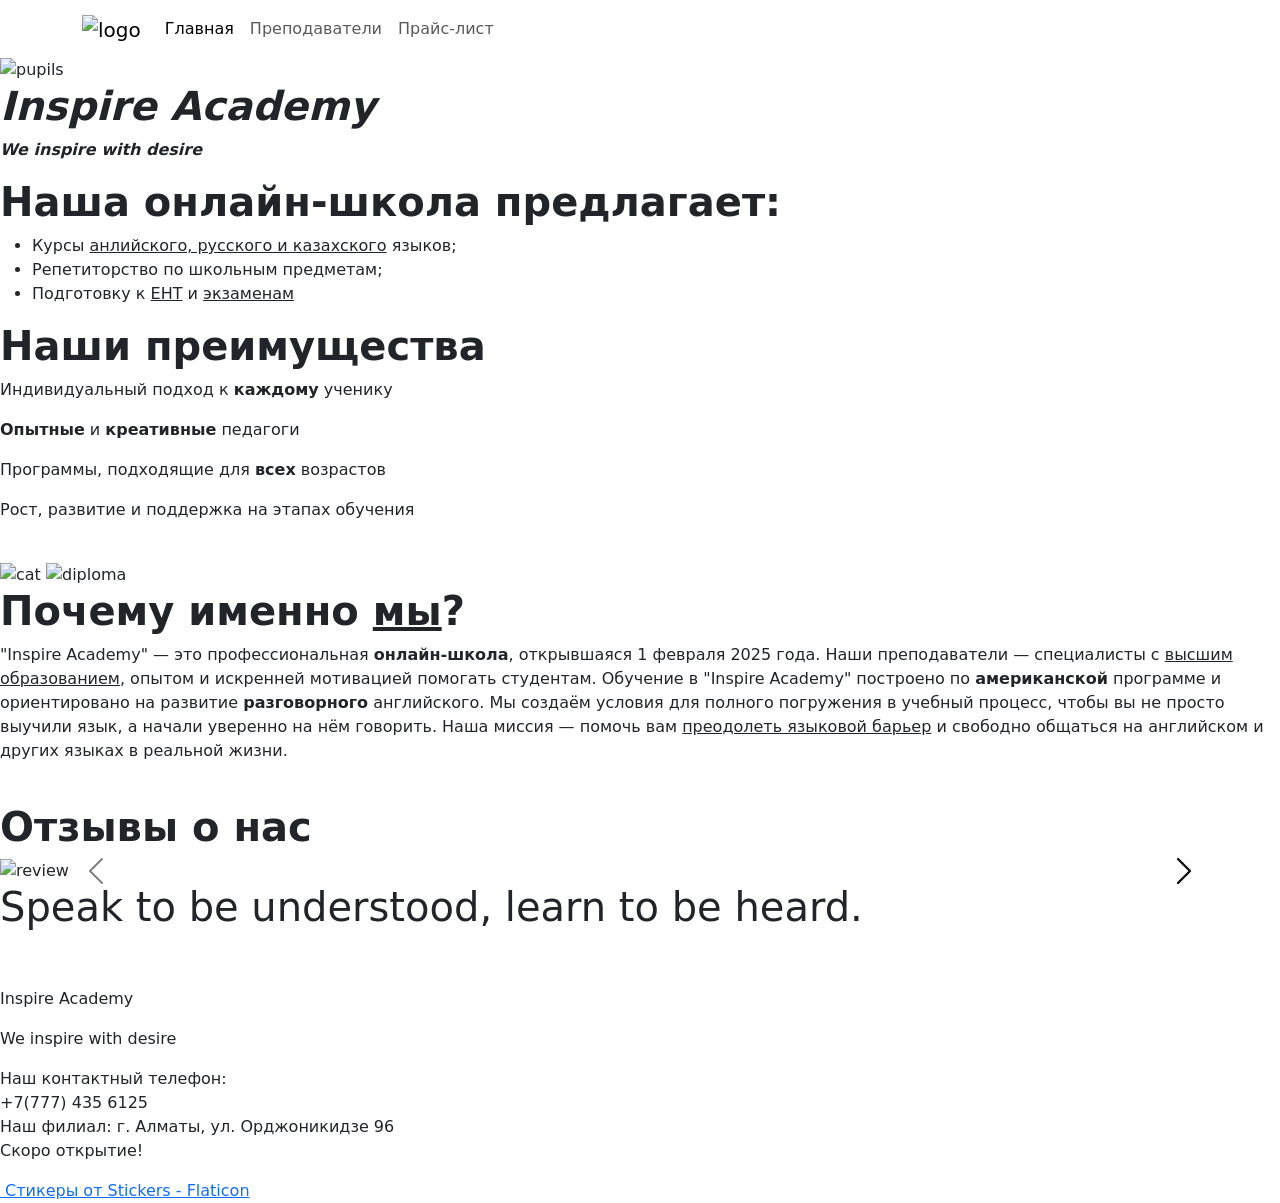
==== website/index.html @ f4d2f035 "website" ====
<!DOCTYPE html>
<html lang="en ru">
  <head>
    <meta charset="UTF-8" />
    <meta name="viewport" content="width=device-width, initial-scale=1.0" />
    <link
      href="https://cdn.jsdelivr.net/npm/bootstrap@5.0.2/dist/css/bootstrap.min.css"
      rel="stylesheet"
      integrity="sha384-EVSTQN3/azprG1Anm3QDgpJLIm9Nao0Yz1ztcQTwFspd3yD65VohhpuuCOmLASjC"
      crossorigin="anonymous"
    />
    <script
      src="https://cdn.jsdelivr.net/npm/bootstrap@5.0.2/dist/js/bootstrap.bundle.min.js"
      integrity="sha384-MrcW6ZMFYlzcLA8Nl+NtUVF0sA7MsXsP1UyJoMp4YLEuNSfAP+JcXn/tWtIaxVXM"
      crossorigin="anonymous"
    ></script>
    <title>Inspire Academy</title>
    <link rel="stylesheet" href="./main.css" />
    <script class="/main.js"></script>
    <link rel="preconnect" href="https://fonts.googleapis.com" />
    <link rel="preconnect" href="https://fonts.gstatic.com" crossorigin />
    <link
      href="https://fonts.googleapis.com/css2?family=Geist+Mono:wght@100..900&family=Josefin+Sans:ital,wght@0,100..700;1,100..700&family=Lobster&family=Playball&display=swap"
      rel="stylesheet"
    />
    <link rel="preconnect" href="https://fonts.googleapis.com" />
    <link rel="preconnect" href="https://fonts.gstatic.com" crossorigin />
    <link
      href="https://fonts.googleapis.com/css2?family=Jost:ital,wght@0,100..900;1,100..900&display=swap"
      rel="stylesheet"
    />
  </head>
  <body>
    <script src="js/main.js"></script>

    <nav class="navbar navbar-expand-lg custom-navbar">
      <div class="container">
        <a class="navbar-brand">
          <img src="logoo.PNG" alt="logo" class="logo" width="60" />
        </a>
        <button
          class="navbar-toggler"
          type="button"
          data-bs-toggle="collapse"
          data-bs-target="#navbarNavDropdown"
          aria-controls="navbarNavDropdown"
          aria-expanded="false"
          aria-label="Toggle navigation"
        >
          <span class="navbar-toggler-icon"></span>
        </button>
        <div class="collapse navbar-collapse" id="navbarNavDropdown">
          <ul class="navbar-nav me-auto mb-2 mb-lg-0">
            <li class="nav-item">
              <a class="nav-link active" aria-current="page" href="home.html"
                >Главная</a
              >
            </li>
            <li class="nav-item">
              <a class="nav-link" href="tutors.html">Преподаватели</a>
            </li>
            <li class="nav-item">
              <a class="nav-link" href="pricelist.html">Прайс-лист</a>
            </li>
          </ul>
        </div>
      </div>
    </nav>

    <img src="IMG_3031[1].PNG" alt="pupils" class="large-img" />
    <div class="p-container">
      <h1>
        <strong><em>Inspire Academy</em></strong>
      </h1>
      <p>
        <strong><em>We inspire with desire</em></strong>
      </p>
    </div>
    <div class="circpage1-wrapper">
      <div class="circle"></div>
      <div class="smaller-circle"></div>
      <div class="smallest-circle"></div>
    </div>
    <div class="info-container">
      <h1>
        <strong>Наша онлайн-школа предлагает:</strong>
      </h1>
      <div class="smallinfo-container">
        <ul>
          <li>Курсы <u>анлийского, русского и казахского</u> языков;</li>
          <li>Репетиторство по школьным предметам;</li>
          <li>Подготовку к <u>ЕНТ</u> и <u>экзаменам</u></li>
        </ul>
      </div>
    </div>
    <div class="advantages-container">
      <h1><strong>Наши преимущества</strong></h1>
      <div class="advantages-row">
        <p>Индивидуальный подход к <strong>каждому</strong> ученику</p>
        <p><strong>Опытные</strong> и <strong>креативные</strong> педагоги</p>
        <p>Программы, подходящие для <strong>всех</strong> возрастов</p>
        <p>Рост, развитие и поддержка на этапах обучения</p>
      </div>
      <div class="advantages-imgs">
        <img src="icons8-education-100.png" alt="" class="student" />
        <img src="icons8-education-100 (1).png" alt="" class="notebook" />
        <img src="icons8-education-100 (2).png" alt="" class="lamp" />
        <img src="icons8-education-100 (3).png" alt="" class="books" />
      </div>
    </div>
    <img src="free-sticker-read-10296576.png" alt="cat" class="cat" />
    <img
      src="free-sticker-diploma-10431328.png"
      alt="diploma"
      class="diploma"
    />
    <div class="whyus-container">
      <h1 class="title">
        <strong>Почему именно <u>мы</u>?</strong>
      </h1>
      <p>
        "Inspire Academy" — это профессиональная
        <strong>онлайн-школа</strong>, открывшаяся 1 февраля 2025 года. Наши
        преподаватели — специалисты с <u>высшим образованием</u>, опытом и
        искренней мотивацией помогать студентам. Обучение в "Inspire Academy"
        построено по <strong>американской</strong> программе и ориентировано на
        развитие <strong>разговорного</strong> английского. Мы создаём условия
        для полного погружения в учебный процесс, чтобы вы не просто выучили
        язык, а начали уверенно на нём говорить. Наша миссия — помочь вам
        <u>преодолеть языковой барьер</u> и свободно общаться на английском и
        других языках в реальной жизни.
      </p>
    </div>
    <div class="wrapper">
      <div class="circle2"></div>
      <div class="smaller-circle2"></div>
      <div class="smallest-circle2"></div>
      <div class="tiny-circle"></div>
    </div>
    <img src="pupilsbooks.PNG" alt="" class="pupils-books" />

    <h1 class="review-title"><strong>Отзывы о нас</strong></h1>

    <div id="carouselExample" class="carousel carousel-dark slide">
      <div class="carousel-inner">
        <div class="carousel-item active c-item">
          <img src="review1.jpg" class="review" alt="review" />
        </div>
        <div class="carousel-item c-item">
          <img src="review2.jpg" class="review" alt="review" />
        </div>
        <div class="carousel-item c-item">
          <img src="review3.jpg" class="review" alt="review" />
        </div>
        <div class="carousel-item c-item">
          <img src="review4.jpg" class="review" alt="review" />
        </div>
        <div class="carousel-item c-item">
          <img src="review5.jpg" class="review" alt="review" />
        </div>
      </div>
      <button
        class="carousel-control-prev"
        type="button"
        data-bs-target="#carouselExample"
        data-bs-slide="prev"
      >
        <span class="carousel-control-prev-icon" aria-hidden="true"></span>
        <span class="visually-hidden">Previous</span>
      </button>
      <button
        class="carousel-control-next"
        type="button"
        data-bs-target="#carouselExample"
        data-bs-slide="next"
      >
        <span class="carousel-control-next-icon" aria-hidden="true"></span>
        <span class="visually-hidden">Next</span>
      </button>
      <button
        class="carousel-control-next"
        type="button"
        data-bs-target="#carouselExample"
        data-bs-slide="next"
      >
        <span class="carousel-control-next-icon" aria-hidden="true"></span>
        <span class="visually-hidden">Next</span>
      </button>
      <button
        class="carousel-control-next"
        type="button"
        data-bs-target="#carouselExample"
        data-bs-slide="next"
      >
        <span class="carousel-control-next-icon" aria-hidden="true"></span>
        <span class="visually-hidden">Next</span>
      </button>
      <button
        class="carousel-control-next"
        type="button"
        data-bs-target="#carouselExample"
        data-bs-slide="next"
      >
        <span class="carousel-control-next-icon" aria-hidden="true"></span>
        <span class="visually-hidden">Next</span>
      </button>
    </div>
    <h1 class="end-h1">Speak to be understood, learn to be heard.</h1>
    <img src="head-people.jpg" alt="" class="head-people" />

    <div class="rectangle3"></div>
    <img src="black logo.PNG" alt="" class="black-logo" />
    <div class="end-wrapper">
      <p class="end-name">Inspire Academy</p>
      <p class="end-quote">We inspire with desire</p>
      <p class="end-number">
        Наш контактный телефон: <br />
        +7(777) 435 6125 <br />
        Наш филиал: г. Алматы, ул. Орджоникидзе 96 <br />
        Скоро открытие!
      </p>
      <a
        href="https://www.instagram.com/inspire_academy_kazakhstan?igsh=MTRwMHVqMG4wdWljag%3D%3D&utm_source=qr"
        target="_blank"
      >
        <img
          src="instagram-logo-black-transparent.png"
          alt=""
          class="black-insta"
        />
      </a>
      <a
        href="https://www.flaticon.com"
        title="школа стикеры"
        class="credit-link"
        target="_blank"
        >Стикеры от Stickers - Flaticon</a
      >
    </div>
  </body>
</html>
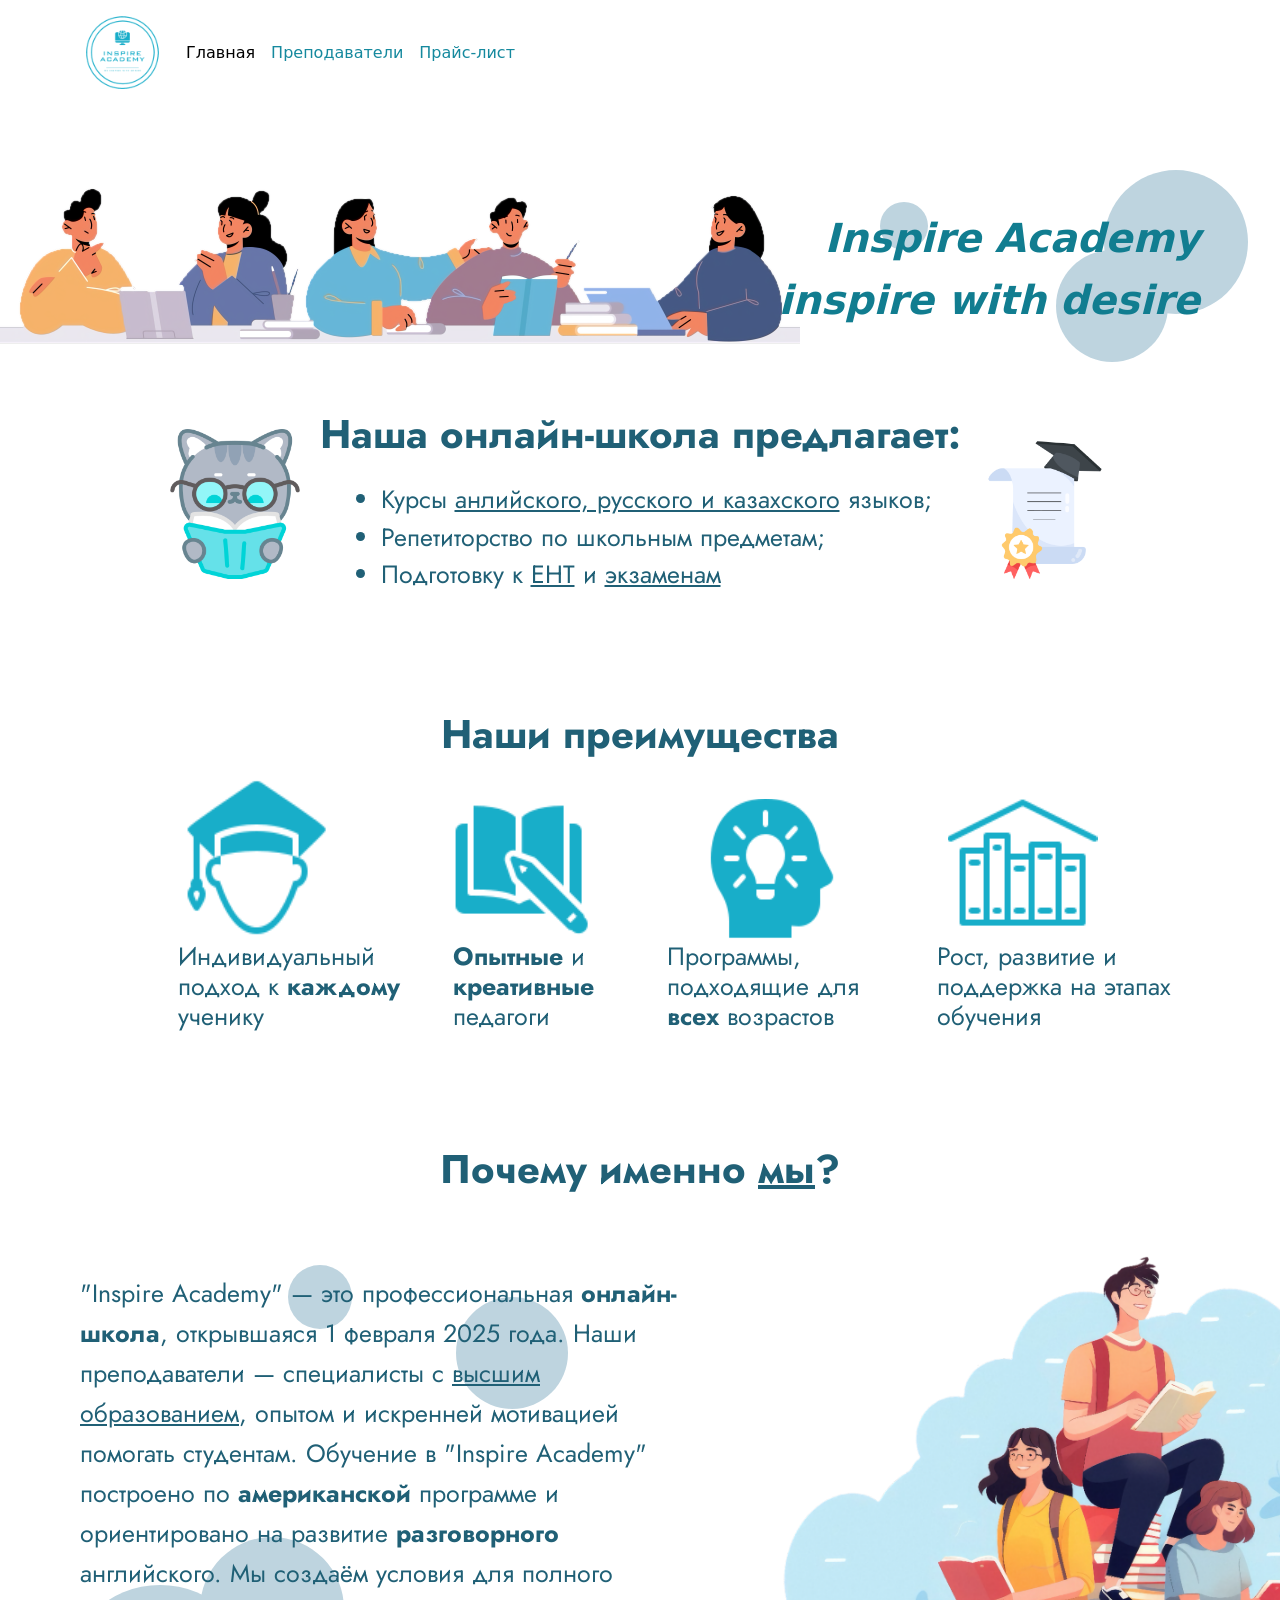
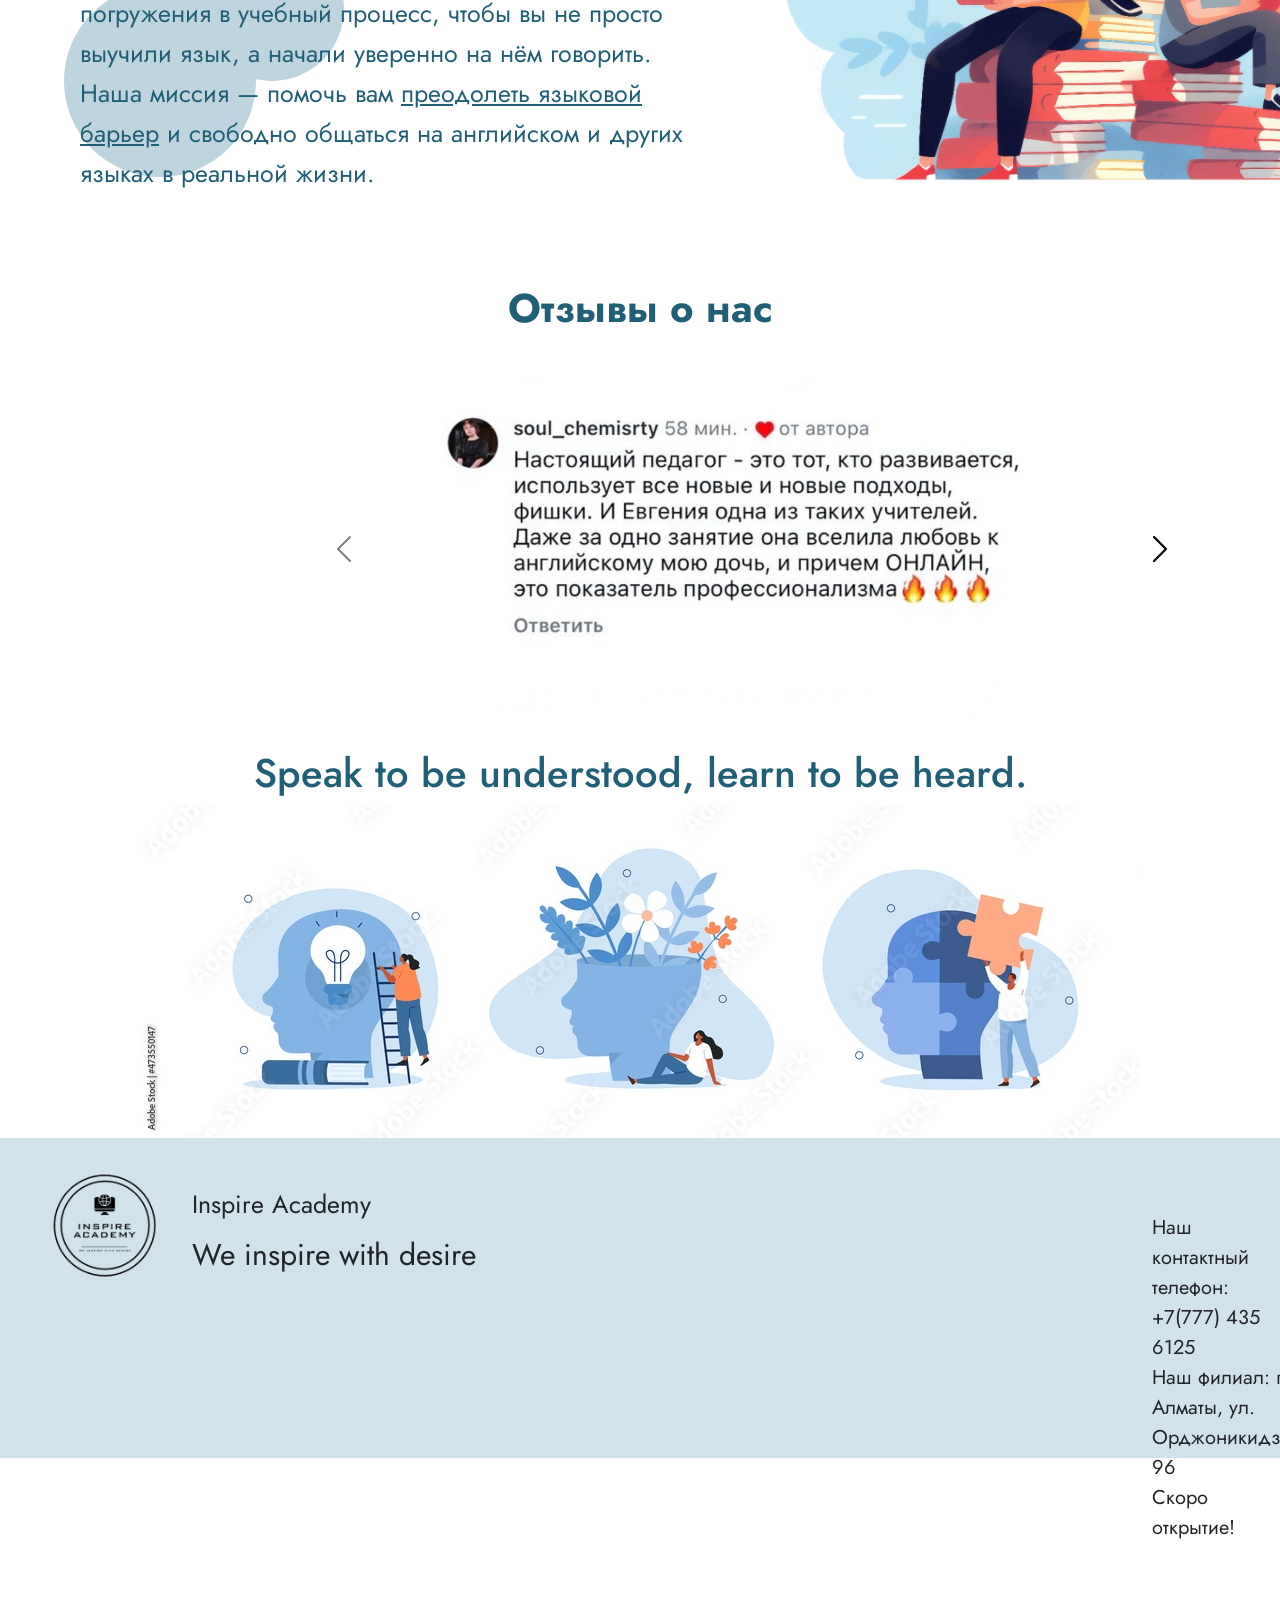
==== commit a85dc379: "repo" ====
--- a/website/index.html
+++ b/website/index.html
@@ -15,7 +15,7 @@
       crossorigin="anonymous"
     ></script>
     <title>Inspire Academy</title>
-    <link rel="stylesheet" href="./main.css" />
+    <link rel="stylesheet" href="./style.css" />
     <script class="/main.js"></script>
     <link rel="preconnect" href="https://fonts.googleapis.com" />
     <link rel="preconnect" href="https://fonts.gstatic.com" crossorigin />
@@ -36,7 +36,7 @@
     <nav class="navbar navbar-expand-lg custom-navbar">
       <div class="container">
         <a class="navbar-brand">
-          <img src="logoo.PNG" alt="logo" class="logo" width="60" />
+          <img src="img/logoo.PNG" alt="logo" class="logo" width="60" />
         </a>
         <button
           class="navbar-toggler"
@@ -67,7 +67,7 @@
       </div>
     </nav>
 
-    <img src="IMG_3031[1].PNG" alt="pupils" class="large-img" />
+    <img src="img/IMG_3031[1].PNG" alt="pupils" class="large-img" />
     <div class="p-container">
       <h1>
         <strong><em>Inspire Academy</em></strong>
@@ -102,15 +102,15 @@
         <p>Рост, развитие и поддержка на этапах обучения</p>
       </div>
       <div class="advantages-imgs">
-        <img src="icons8-education-100.png" alt="" class="student" />
-        <img src="icons8-education-100 (1).png" alt="" class="notebook" />
-        <img src="icons8-education-100 (2).png" alt="" class="lamp" />
-        <img src="icons8-education-100 (3).png" alt="" class="books" />
-      </div>
-    </div>
-    <img src="free-sticker-read-10296576.png" alt="cat" class="cat" />
+        <img src="img/icons8-education-100.png" alt="" class="student" />
+        <img src="img/icons8-education-100 (1).png" alt="" class="notebook" />
+        <img src="img/icons8-education-100 (2).png" alt="" class="lamp" />
+        <img src="img/icons8-education-100 (3).png" alt="" class="books" />
+      </div>
+    </div>
+    <img src="img/free-sticker-read-10296576.png" alt="cat" class="cat" />
     <img
-      src="free-sticker-diploma-10431328.png"
+      src="img/free-sticker-diploma-10431328.png"
       alt="diploma"
       class="diploma"
     />
@@ -137,26 +137,26 @@
       <div class="smallest-circle2"></div>
       <div class="tiny-circle"></div>
     </div>
-    <img src="pupilsbooks.PNG" alt="" class="pupils-books" />
+    <img src="img/pupilsbooks.PNG" alt="" class="pupils-books" />
 
     <h1 class="review-title"><strong>Отзывы о нас</strong></h1>
 
     <div id="carouselExample" class="carousel carousel-dark slide">
       <div class="carousel-inner">
         <div class="carousel-item active c-item">
-          <img src="review1.jpg" class="review" alt="review" />
-        </div>
-        <div class="carousel-item c-item">
-          <img src="review2.jpg" class="review" alt="review" />
-        </div>
-        <div class="carousel-item c-item">
-          <img src="review3.jpg" class="review" alt="review" />
-        </div>
-        <div class="carousel-item c-item">
-          <img src="review4.jpg" class="review" alt="review" />
-        </div>
-        <div class="carousel-item c-item">
-          <img src="review5.jpg" class="review" alt="review" />
+          <img src="img/review1.jpg" class="review" alt="review" />
+        </div>
+        <div class="carousel-item c-item">
+          <img src="img/review2.jpg" class="review" alt="review" />
+        </div>
+        <div class="carousel-item c-item">
+          <img src="img/review3.jpg" class="review" alt="review" />
+        </div>
+        <div class="carousel-item c-item">
+          <img src="img/review4.jpg" class="review" alt="review" />
+        </div>
+        <div class="carousel-item c-item">
+          <img src="img/review5.jpg" class="review" alt="review" />
         </div>
       </div>
       <button
@@ -206,10 +206,10 @@
       </button>
     </div>
     <h1 class="end-h1">Speak to be understood, learn to be heard.</h1>
-    <img src="head-people.jpg" alt="" class="head-people" />
+    <img src="img/head-people.jpg" alt="" class="head-people" />
 
     <div class="rectangle3"></div>
-    <img src="black logo.PNG" alt="" class="black-logo" />
+    <img src="img/black logo.PNG" alt="" class="black-logo" />
     <div class="end-wrapper">
       <p class="end-name">Inspire Academy</p>
       <p class="end-quote">We inspire with desire</p>
@@ -224,7 +224,7 @@
         target="_blank"
       >
         <img
-          src="instagram-logo-black-transparent.png"
+          src="img/instagram-logo-black-transparent.png"
           alt=""
           class="black-insta"
         />
--- a/website/style.css
+++ b/website/style.css
@@ -0,0 +1,1641 @@
+.custom-navbar .navbar-brand,
+.custom-navbar .nav-link,
+.custom-navbar .dropdown-menu {
+  color: rgb(21, 137, 158);
+}
+.custom-navbar {
+  background-color: rgb(255, 255, 255);
+}
+
+.logo {
+  width: 5rem;
+}
+
+.navbar-toggler {
+  color: rgb(69, 69, 69);
+  width: 40px;
+  background-image: url("data:image/svg+xml;charset=utf8,%3Csvg xmlns='http://www.w3.org/2000/svg' viewBox='0 0 30 30' stroke='currentColor' stroke-width='2'%3E%3Cpath stroke-linecap='round' d='M4 7h22M4 15h22M4 23h22'/%3E%3C/svg%3E");
+}
+
+.custom-navbar .nav-link:hover,
+.custom-navbar .dropdown-menu:hover {
+  color: rgb(13, 41, 51);
+}
+
+.large-img {
+  width: 20rem;
+  height: auto;
+  height: auto;
+  width: max-content;
+  position: relative;
+  z-index: 1;
+}
+@media (max-width: 600px) {
+  .large-img {
+    max-width: 100%;
+    height: auto;
+    display: flex;
+    align-items: center;
+    margin-left: auto;
+    margin-right: auto;
+  }
+}
+
+.p-container {
+  display: flex;
+  flex-direction: column;
+  align-items: flex-end;
+  margin-right: 5rem;
+  color: rgb(17, 125, 144);
+  margin-top: -13rem;
+  font-size: 2.5rem;
+  z-index: 3;
+}
+@media (max-width: 600px) {
+  .p-container {
+    display: flex;
+    flex-direction: column;
+    align-items: center;
+    font-size: calc(0.5rem + 0.5vw);
+    margin-top: 3em;
+    margin-left: auto;
+    margin-right: auto;
+    align-items: center;
+    justify-content: center;
+  }
+}
+@media (min-width: 600px) and (max-width: 1024px) {
+  .p-container {
+    display: flex;
+    justify-content: center;
+    align-items: center;
+    margin-top: 2rem;
+    margin-left: 5rem;
+    font-size: 25px;
+    z-index: 2;
+  }
+}
+
+@media (min-width: 600px) and (max-width: 1024px) {
+  .circpage1-wrapper {
+    margin-top: -8rem;
+  }
+}
+
+.circle {
+  display: flex;
+  flex-direction: row;
+  justify-content: center;
+  width: 9rem;
+  height: 9rem;
+  margin-left: auto;
+  margin-right: 2rem;
+  margin-top: -11rem;
+  border-radius: 50%;
+  background-color: rgb(190, 212, 223);
+  z-index: 1;
+}
+@media (max-width: 600px) {
+  .circle {
+    flex-direction: column;
+    width: 6rem;
+    height: 6rem;
+    margin-top: -6rem;
+    margin-right: 2rem;
+  }
+}
+@media (min-width: 600px) and (max-width: 1024px) {
+  .circle {
+    margin-right: 15rem;
+    margin-top: 0.3rem;
+    width: 7rem;
+    height: 7rem;
+  }
+}
+
+.smaller-circle {
+  display: flex;
+  width: 7em;
+  height: 7em;
+  margin-left: auto;
+  margin-right: 7rem;
+  margin-top: -4rem;
+  border-radius: 50%;
+  background-color: rgb(190, 212, 223);
+  z-index: 1;
+}
+@media (max-width: 600px) {
+  .smaller-circle {
+    width: 4rem;
+    height: 4rem;
+    margin-top: -3rem;
+    margin-left: 14rem;
+  }
+}
+@media (min-width: 600px) and (max-width: 1024px) {
+  .smaller-circle {
+    margin-right: 20rem;
+    width: 6rem;
+    height: 6rem;
+  }
+}
+
+.smallest-circle {
+  display: flex;
+  width: 3em;
+  height: 3em;
+  margin-left: auto;
+  margin-right: 22rem;
+  margin-top: -10em;
+  border-radius: 50%;
+  background-color: rgb(190, 212, 223);
+  z-index: 1;
+}
+@media (max-width: 600px) {
+  .smallest-circle {
+    width: 2rem;
+    height: 2rem;
+    margin-top: -6.5em;
+    margin-left: 4rem;
+  }
+}
+@media (min-width: 600px) and (max-width: 1024px) {
+  .smallest-circle {
+    width: 2.5rem;
+    height: 2.5rem;
+    margin-right: 33rem;
+  }
+}
+
+.info-container {
+  display: flex;
+  flex-direction: column;
+  align-items: center;
+  color: rgb(32, 96, 118);
+  margin-top: 10em;
+  font-family: "Jost", sans-serif;
+}
+@media (max-width: 600px) {
+  .info-container {
+    display: flex;
+    justify-content: center;
+    max-width: 100%;
+    height: auto;
+    width: 90%;
+    margin-top: 7rem;
+    margin-left: auto;
+    margin-right: auto;
+  }
+}
+@media (min-width: 600px) and (max-width: 1024px) {
+  .info-container {
+    margin-top: 15rem;
+  }
+}
+
+.smallinfo-container {
+  font-size: 25px;
+  font-weight: 5px;
+  margin-top: 15px;
+}
+@media (max-width: 600px) {
+  .smallinfo-container {
+    display: flex;
+    justify-content: center;
+    max-width: 100%;
+    height: auto;
+    margin-right: auto;
+    margin-left: auto;
+    font-size: 17px;
+  }
+}
+@media (min-width: 600px) and (max-width: 1024px) {
+  .smallinfo-container {
+    font-size: 20px;
+  }
+}
+
+.cat {
+  display: flex;
+  justify-content: flex-start;
+  width: 150px;
+  height: auto;
+  margin-top: -32rem;
+  margin-left: 10rem;
+}
+@media (max-width: 600px) {
+  .cat {
+    display: none;
+  }
+}
+@media (min-width: 600px) and (max-width: 1024px) {
+  .cat {
+    max-width: 100%;
+    height: auto;
+    margin-left: 1rem;
+    margin-top: -27rem;
+    width: 7rem;
+  }
+}
+
+.diploma {
+  display: flex;
+  justify-content: flex-end;
+  width: 150px;
+  height: auto;
+  margin-left: auto;
+  margin-top: -9rem;
+  margin-right: 10rem;
+}
+@media (max-width: 600px) {
+  .diploma {
+    display: none;
+  }
+}
+@media (min-width: 600px) and (max-width: 1024px) {
+  .diploma {
+    max-width: 100%;
+    height: auto;
+    width: 7rem;
+    margin-right: 1rem;
+    margin-top: -5rem;
+  }
+}
+
+.advantages-container {
+  display: flex;
+  flex-direction: column;
+  align-items: center;
+  color: rgb(32, 96, 118);
+  position: relative;
+  font-family: "Jost", sans-serif;
+}
+
+.advantages-container h1 {
+  display: flex;
+  align-items: center;
+  margin-top: 100px;
+}
+@media (max-width: 600px) {
+  .advantages-container {
+    margin-top: -2rem;
+  }
+}
+
+.advantages-row {
+  display: flex;
+  flex-direction: row;
+  max-width: 1000px;
+  line-height: 30px;
+  font-size: 25px;
+  font-weight: 5px;
+  margin-left: 3em;
+  margin-top: 7em;
+  gap: 40px;
+}
+@media (max-width: 600px) {
+  .advantages-row {
+    justify-content: center;
+    flex-direction: column;
+    margin-left: auto;
+    margin-right: auto;
+    font-size: 16px;
+    gap: 4.4rem;
+    max-width: 10rem;
+    height: auto;
+  }
+}
+@media (min-width: 600px) and (max-width: 1024px) {
+  .advantages-row {
+    font-size: 20px;
+  }
+}
+
+.advantages-imgs {
+  display: flex;
+  flex-direction: row;
+  gap: 7rem;
+  margin-top: -16rem;
+}
+@media (max-width: 600px) {
+  .advantages-imgs {
+    flex-direction: column;
+    align-items: center;
+    margin-left: auto;
+    margin-right: auto;
+    height: auto;
+    max-width: 1em;
+    margin-top: -45rem;
+    gap: 5rem;
+  }
+}
+@media (min-width: 600px) and (max-width: 1024px) {
+  .advantages-imgs {
+    max-width: 100%;
+    height: auto;
+    gap: 4.5rem;
+  }
+}
+
+.student {
+  width: 150px;
+  margin-top: -1rem;
+}
+@media (max-width: 600px) {
+  .student {
+    max-width: 6rem;
+    margin-top: 1.7rem;
+  }
+}
+@media (min-width: 600px) and (max-width: 1024px) {
+  .student {
+    width: 7rem;
+    height: 7rem;
+    margin-top: 1rem;
+  }
+}
+
+.notebook {
+  width: 150px;
+}
+@media (max-width: 600px) {
+  .notebook {
+    max-width: 6rem;
+    margin-top: 0.5em;
+  }
+}
+@media (min-width: 600px) and (max-width: 1024px) {
+  .notebook {
+    width: 7rem;
+    height: 7rem;
+    margin-top: 1rem;
+  }
+}
+
+.lamp {
+  width: 130px;
+  margin-top: 0.5rem;
+}
+@media (max-width: 600px) {
+  .lamp {
+    max-width: 5rem;
+    margin-top: -1.2rem;
+  }
+}
+@media (min-width: 600px) and (max-width: 1024px) {
+  .lamp {
+    width: 7rem;
+    height: 7rem;
+    margin-top: 1rem;
+  }
+}
+
+.books {
+  width: 150px;
+}
+@media (max-width: 600px) {
+  .books {
+    max-width: 6rem;
+    margin-top: 0.5rem;
+  }
+}
+@media (min-width: 600px) and (max-width: 1024px) {
+  .books {
+    width: 7rem;
+    height: 7rem;
+    margin-top: 1rem;
+  }
+}
+
+.whyus-container {
+  max-width: 100%;
+  color: rgb(32, 96, 118);
+  font-family: "Jost", sans-serif;
+  margin-top: 35em;
+}
+@media (max-width: 600px) {
+  .whyus-container {
+    margin-top: 9rem;
+    gap: 0.5rem;
+  }
+}
+
+.title {
+  display: flex;
+  justify-content: center;
+  flex-direction: column;
+  text-align: center;
+}
+@media (max-width: 600px) {
+  .title {
+    gap: 0.5rem;
+  }
+}
+
+.whyus-container p {
+  position: relative;
+  margin-left: 4rem;
+  margin-top: 4rem;
+  max-width: 40rem;
+  width: 0 auto;
+  padding: 1rem;
+  line-height: 1.6;
+  font-size: 25px;
+  z-index: 2;
+}
+@media (max-width: 600px) {
+  .whyus-container p {
+    max-width: 100%;
+    height: auto;
+    font-size: 0.85rem;
+    margin-right: 1rem;
+    margin-left: 0.5rem;
+    margin-top: 1rem;
+  }
+}
+@media (min-width: 600px) and (max-width: 1024px) {
+  .whyus-container p {
+    font-size: 20px;
+    margin-right: auto;
+    margin-left: auto;
+  }
+}
+
+.circle2 {
+  width: 12rem;
+  height: 12rem;
+  border-radius: 50%;
+  background-color: rgb(190, 212, 223);
+  margin-left: 10rem;
+  margin-top: -15rem;
+  position: absolute;
+  z-index: 1;
+  transform: translateX(-50%);
+}
+@media (max-width: 600px) {
+  .circle2 {
+    max-width: 100%;
+    width: 7rem;
+    height: 7rem;
+    margin-top: -7rem;
+    position: absolute;
+    left: -3rem;
+  }
+}
+@media (min-width: 600px) and (max-width: 1024px) {
+  .circle2 {
+    margin-left: 10rem;
+  }
+}
+
+.smaller-circle2 {
+  width: 9rem;
+  height: 9rem;
+  border-radius: 50%;
+  background-color: rgb(190, 212, 223);
+  margin-left: 17rem;
+  margin-top: -18rem;
+  position: absolute;
+  z-index: 1;
+  transform: translateX(-50%);
+}
+@media (max-width: 600px) {
+  .smaller-circle2 {
+    max-width: 100%;
+    width: 5rem;
+    height: 5rem;
+    margin-top: -8rem;
+    position: absolute;
+    left: -5rem;
+  }
+}
+
+.smallest-circle2 {
+  width: 7rem;
+  height: 7rem;
+  border-radius: 50%;
+  background-color: rgb(190, 212, 223);
+  margin-top: -33rem;
+  position: absolute;
+  z-index: 1;
+  left: 40%;
+  transform: translateX(-50%);
+}
+@media (max-width: 600px) {
+  .smallest-circle2 {
+    max-width: 100%;
+    width: 3rem;
+    height: 3rem;
+    margin-top: -16rem;
+    margin-left: 8rem;
+  }
+}
+@media (min-width: 600px) and (max-width: 1024px) {
+  .smallest-circle2 {
+    max-width: 100%;
+    margin-top: -10rem;
+    margin-left: 15rem;
+    display: flex;
+    justify-content: flex-end;
+    align-items: flex-end;
+  }
+}
+
+.tiny-circle {
+  width: 4rem;
+  height: 4rem;
+  border-radius: 50%;
+  background-color: rgb(190, 212, 223);
+  position: absolute;
+  z-index: 1;
+  margin-top: -35rem;
+  margin-left: 20rem;
+  transform: translateX(-50%);
+}
+@media (max-width: 600px) {
+  .tiny-circle {
+    max-width: 100%;
+    width: 1.5rem;
+    height: 1.5rem;
+    margin-top: -17rem;
+    margin-left: 13rem;
+  }
+}
+@media (min-width: 600px) and (max-width: 1024px) {
+  .tiny-circle {
+    max-width: 100%;
+    margin-top: -15rem;
+    margin-left: 30rem;
+    display: flex;
+    justify-content: flex-end;
+    align-items: flex-end;
+  }
+}
+
+.pupils-books {
+  display: flex;
+  align-items: flex-end;
+  margin-left: 70rem;
+  margin-top: -37rem;
+  width: 45em;
+  transform: translateX(-50%);
+}
+@media (max-width: 600px) {
+  .pupils-books {
+    display: none;
+  }
+}
+@media (min-width: 600px) and (max-width: 1024px) {
+  .pupils-books {
+    display: none;
+  }
+}
+
+.review-title {
+  font-family: "Jost", sans-serif;
+  color: rgb(32, 96, 118);
+  display: flex;
+  justify-content: center;
+  margin-left: auto;
+  margin-right: auto;
+  margin-top: 4rem;
+}
+@media (max-width: 600px) {
+  .review-title {
+    max-width: 100%;
+    height: auto;
+    font-size: 2rem;
+    margin-top: 5rem;
+  }
+}
+
+.carousel {
+  width: 60rem;
+  margin-left: 17rem;
+  margin-top: 3rem;
+}
+@media (max-width: 600px) {
+  .carousel {
+    max-width: 100%;
+    height: auto;
+    width: 30rem;
+    margin-right: 3rem;
+    margin-left: auto;
+  }
+}
+@media (min-width: 600px) and (max-width: 1024px) {
+  .carousel {
+    margin-right: auto;
+    margin-left: auto;
+    width: 30rem;
+  }
+}
+
+.review {
+  margin-left: 10rem;
+}
+@media (max-width: 600px) {
+  .review {
+    max-width: 100%;
+    height: auto;
+    margin-left: 2.7rem;
+    margin-right: auto;
+    width: 18rem;
+  }
+}
+@media (min-width: 600px) and (max-width: 1024px) {
+  .review {
+    max-width: 100%;
+    margin-left: 3rem;
+    margin-right: auto;
+    width: 25rem;
+  }
+}
+
+.end-h1 {
+  display: flex;
+  justify-content: center;
+  font-family: "Jost", sans-serif;
+  margin-left: auto;
+  margin-right: auto;
+  color: rgb(32, 96, 118);
+  margin-top: 2rem;
+}
+@media (max-width: 600px) {
+  .end-h1 {
+    max-width: 100%;
+    height: auto;
+    font-size: 20px;
+    margin-left: 0.5rem;
+    margin-top: 2rem;
+    margin-right: auto;
+    margin: 0 auto;
+    line-height: 1.5;
+  }
+}
+
+.head-people {
+  display: flex;
+  justify-content: center;
+  margin-left: auto;
+  margin-right: auto;
+}
+@media (max-width: 600px) {
+  .head-people {
+    max-width: 100%;
+    height: auto;
+  }
+}
+@media (min-width: 600px) and (max-width: 1024px) {
+  .head-people {
+    max-width: 100%;
+    height: auto;
+  }
+}
+
+.rectangle3 {
+  width: 100%;
+  height: 20rem;
+  background-color: rgb(210, 226, 235);
+  position: relative;
+  z-index: 1;
+}
+@media (max-width: 600px) {
+  .rectangle3 {
+    max-width: 100%;
+    height: 30rem;
+    min-width: 100%;
+  }
+}
+@media (min-width: 600px) and (max-width: 1024px) {
+  .rectangle3 {
+    max-width: 100%;
+    height: 30rem;
+  }
+}
+
+.black-logo {
+  width: 7rem;
+  position: absolute;
+  z-index: 2;
+  margin-top: -18rem;
+  margin-left: 3rem;
+}
+@media (max-width: 600px) {
+  .black-logo {
+    max-width: 100%;
+    width: 5rem;
+    margin-top: -27rem;
+  }
+}
+@media (min-width: 600px) and (max-width: 1024px) {
+  .black-logo {
+    max-width: 100%;
+    width: 7rem;
+    margin-top: -25rem;
+    margin-left: 2rem;
+  }
+}
+
+.black-insta {
+  width: 4rem;
+  position: absolute;
+  z-index: 2;
+  display: flex;
+  justify-content: flex-end;
+  align-items: flex-end;
+  margin-right: auto;
+  margin-left: 84rem;
+  margin-top: -2rem;
+}
+@media (max-width: 600px) {
+  .black-insta {
+    display: flex;
+    margin-left: 17rem;
+    margin-right: auto;
+    margin-top: -3.5rem;
+  }
+}
+@media (min-width: 600px) and (max-width: 1024px) {
+  .black-insta {
+    margin-left: 1rem;
+    margin-top: -5rem;
+  }
+}
+
+.end-wrapper {
+  font-family: "Jost", sans-serif;
+  position: absolute;
+  z-index: 2;
+}
+
+.credit-link {
+  margin-top: 3rem;
+  position: absolute;
+  /* top: -7rem; */
+}
+
+.end-name {
+  font-size: 25px;
+  margin-top: -17rem;
+  margin-left: 12rem;
+}
+@media (max-width: 600px) {
+  .end-name {
+    font-size: 20px;
+    margin-top: -26rem;
+    margin-left: 10rem;
+  }
+}
+@media (min-width: 600px) and (max-width: 1024px) {
+  .end-name {
+    margin-top: -25rem;
+  }
+}
+
+.end-quote {
+  font-size: 30px;
+  margin-top: -0.5rem;
+  margin-left: 12rem;
+}
+@media (max-width: 600px) {
+  .end-quote {
+    font-size: 25px;
+    margin-left: 10rem;
+  }
+}
+
+.end-number {
+  display: flex;
+  justify-content: flex-end;
+  align-items: flex-end;
+  font-size: 20px;
+  margin-right: auto;
+  margin-left: 72rem;
+  margin-top: -5rem;
+  max-width: 600px;
+}
+@media (max-width: 600px) {
+  .end-number {
+    display: flex;
+    font-size: 15px;
+    margin-left: 2rem;
+    margin-right: 10rem;
+    margin-top: 3rem;
+  }
+}
+@media (min-width: 600px) and (max-width: 1024px) {
+  .end-number {
+    max-width: 380px;
+    margin-left: 13rem;
+    font-size: 18px;
+    margin-top: 3rem;
+  }
+}
+
+/* The End of the first page*/
+
+.intro-tutors-container {
+  display: flexbox;
+  flex-direction: column;
+  text-align: center;
+  color: rgb(32, 96, 118);
+  position: relative;
+  top: 2em;
+  font-family: "Jost", sans-serif;
+  z-index: 2;
+}
+
+.intro-tutors-container p {
+  max-width: 800px;
+  margin: 0 auto;
+  padding: 20px;
+  line-height: 1.5;
+  font-size: 25px;
+}
+@media (max-width: 600px) {
+  .intro-tutors-container p {
+    font-size: 18px;
+  }
+}
+@media (min-width: 600px) and (max-width: 1024px) {
+  .intro-tutors-container p {
+    font-size: 20px;
+    max-width: 600px;
+  }
+}
+
+@media (max-width: 600px) {
+  .intro-tutors-container h1 {
+    font-size: 25px;
+  }
+}
+
+.circle3 {
+  display: flex;
+  justify-content: flex-start;
+  align-items: flex-start;
+  width: 10rem;
+  height: 10rem;
+  border-radius: 50%;
+  background-color: rgb(190, 212, 223);
+  position: absolute;
+  z-index: 1;
+  margin-top: -12rem;
+  margin-left: 30rem;
+  transform: translateX(-50%);
+}
+@media (max-width: 600px) {
+  .circle3 {
+    width: 6rem;
+    height: 6rem;
+    margin-left: 5rem;
+    margin-right: auto;
+    margin-top: -10rem;
+  }
+}
+@media (min-width: 600px) and (max-width: 1024px) {
+  .circle3 {
+    width: 7rem;
+    height: 7rem;
+    margin-left: 10rem;
+    margin-top: -4rem;
+  }
+}
+
+.smallest-circle3 {
+  width: 4rem;
+  height: 4rem;
+  border-radius: 50%;
+  background-color: rgb(190, 212, 223);
+  position: absolute;
+  z-index: 1;
+  margin-left: 24rem;
+  margin-top: -3rem;
+  transform: translateX(-50%);
+}
+@media (max-width: 600px) {
+  .smallest-circle3 {
+    width: 3rem;
+    height: 3rem;
+    margin-left: 2rem;
+    margin-right: auto;
+    margin-top: -4rem;
+  }
+}
+
+@media (min-width: 600px) and (max-width: 1024px) {
+  .smallest-circle3 {
+    margin-top: -8rem;
+    margin-left: 15rem;
+  }
+}
+
+.smaller-circle3 {
+  width: 6rem;
+  height: 6rem;
+  border-radius: 50%;
+  background-color: rgb(190, 212, 223);
+  position: absolute;
+  z-index: 1;
+  margin-left: 66rem;
+  margin-top: -3rem;
+  transform: translateX(-50%);
+}
+@media (max-width: 600px) {
+  .smaller-circle3 {
+    width: 4rem;
+    height: 4rem;
+    margin-left: 20rem;
+    margin-right: auto;
+  }
+}
+@media (min-width: 600px) and (max-width: 1024px) {
+  .smaller-circle3 {
+    margin-left: 40rem;
+    margin-top: -7rem;
+  }
+}
+
+.tiny-circle3 {
+  width: 4rem;
+  height: 4rem;
+  border-radius: 50%;
+  background-color: rgb(190, 212, 223);
+  position: absolute;
+  z-index: 1;
+  margin-left: 69rem;
+  margin-top: -9rem;
+  transform: translateX(-50%);
+}
+@media (max-width: 600px) {
+  .tiny-circle3 {
+    width: 2rem;
+    height: 2rem;
+    margin-left: 22rem;
+    margin-right: auto;
+    margin-top: -6rem;
+  }
+}
+@media (min-width: 600px) and (max-width: 1024px) {
+  .tiny-circle3 {
+    width: 3rem;
+    height: 3rem;
+    margin-left: 35rem;
+    margin-top: -1rem;
+  }
+}
+
+.graduation {
+  display: flex;
+  width: 12em;
+  position: absolute;
+  top: 150px;
+  left: 80px;
+}
+@media (max-width: 600px) {
+  .graduation {
+    display: none;
+  }
+}
+@media (min-width: 600px) and (max-width: 1024px) {
+  .graduation {
+    display: none;
+  }
+}
+
+/* Meet the creator */
+
+.h1-meet {
+  color: rgb(32, 96, 118);
+  font-family: "Jost", sans-serif;
+  margin-top: 4em;
+  margin-left: 3rem;
+}
+@media (max-width: 600px) {
+  .h1-meet {
+    font-size: 25px;
+  }
+}
+@media (min-width: 600px) and (max-width: 1024px) {
+  .h1-meet {
+    font-size: 30px;
+    margin-left: auto 2rem;
+    margin-right: auto;
+  }
+}
+
+.sergeevna-card {
+  color: rgb(17, 125, 144);
+  font-family: "Jost", sans-serif;
+}
+
+.h1-1 {
+  margin-left: 45rem;
+  margin-top: 2em;
+  font-size: 3em;
+}
+@media (max-width: 600px) {
+  .h1-1 {
+    margin-left: 2rem;
+    margin-right: auto;
+    font-size: 25px;
+    margin-top: 21rem;
+    gap: 0.5rem;
+    position: relative;
+    top: 3rem;
+  }
+}
+@media (min-width: 600px) and (max-width: 1024px) {
+  .h1-1 {
+    max-width: 400px;
+    font-size: 25px;
+    margin-left: 24rem;
+  }
+}
+
+.p1 {
+  max-width: 600px;
+  line-height: 2em;
+  margin: 0 auto;
+  padding: 20px;
+  font-size: 23px;
+  line-height: 1.5em;
+  margin-right: 3em;
+}
+@media (max-width: 600px) {
+  .p1 {
+    font-size: 18px;
+    margin-top: 3rem;
+    margin-left: auto;
+    margin-right: auto;
+  }
+}
+@media (min-width: 600px) and (max-width: 1024px) {
+  .p1 {
+    font-size: 20px;
+    margin-left: 25rem;
+  }
+}
+
+.ul1 {
+  max-width: 600px;
+  margin: 0 auto;
+  line-height: 1.5em;
+  padding: 20px;
+  font-size: 22px;
+  margin-right: 3em;
+}
+@media (max-width: 600px) {
+  .ul1 {
+    font-size: 15px;
+    margin-left: 1rem;
+    margin-right: auto;
+    color: rgb(32, 96, 118);
+  }
+}
+@media (min-width: 600px) and (max-width: 1024px) {
+  .ul1 {
+    font-size: 20px;
+    margin-top: 2rem;
+    max-width: 500px;
+    margin-left: auto;
+    margin-right: auto;
+    position: relative;
+    color: rgb(32, 96, 118);
+  }
+}
+
+.ul2 {
+  max-width: 500px;
+  margin: 0 auto;
+  line-height: 1.5em;
+  padding: 20px;
+  font-size: 22px;
+  margin-left: 2em;
+  margin-top: 1em;
+}
+@media (max-width: 600px) {
+  .ul2 {
+    font-size: 15px;
+    margin-left: 1rem;
+    margin-right: auto;
+    margin-top: -2rem;
+    color: rgb(32, 96, 118);
+  }
+}
+@media (min-width: 600px) and (max-width: 1024px) {
+  .ul2 {
+    font-size: 20px;
+    position: relative;
+    margin-top: -2rem;
+    margin-left: auto;
+    margin-right: auto;
+    color: rgb(32, 96, 118);
+  }
+}
+
+.rectangle {
+  width: 32rem;
+  height: 16rem;
+  background-color: rgb(196, 216, 228);
+  border-radius: 20px;
+  margin-top: -22.5rem;
+  margin-left: 2rem;
+}
+@media (max-width: 600px) {
+  .rectangle {
+    display: none;
+  }
+}
+@media (min-width: 600px) and (max-width: 1024px) {
+  .rectangle {
+    display: none;
+  }
+}
+
+.rectangle2 {
+  width: 35rem;
+  height: 14rem;
+  background-color: rgb(196, 216, 228);
+  border-radius: 20px;
+  margin-top: -32rem;
+  margin-left: auto;
+  margin-right: 7rem;
+}
+@media (max-width: 600px) {
+  .rectangle2 {
+    display: none;
+  }
+}
+@media (min-width: 600px) and (max-width: 1024px) {
+  .rectangle2 {
+    display: none;
+  }
+}
+
+.Zhenaeva {
+  width: 27em;
+  border-radius: 50%;
+  padding: 5px;
+  box-shadow: 0 0 10px;
+  margin-left: 3em;
+  margin-top: -85rem;
+}
+@media (max-width: 600px) {
+  .Zhenaeva {
+    position: relative;
+    top: -24rem;
+    max-width: 100%;
+    height: auto;
+    width: 17rem;
+  }
+}
+@media (max-width: 389px) {
+  .Zhenaeva {
+    position: relative;
+    top: -35.5rem;
+  }
+}
+@media (min-width: 600px) and (max-width: 1024px) {
+  .Zhenaeva {
+    max-width: 100%;
+    width: 20rem;
+    position: relative;
+    margin-top: -109rem;
+  }
+}
+
+.circle-wrapper {
+  position: relative;
+  width: 100%;
+  padding: 100px 0;
+  text-align: start;
+}
+
+.circle4 {
+  width: 8rem;
+  height: 8rem;
+  border-radius: 50%;
+  background-color: rgb(210, 226, 235);
+  margin-left: 27rem;
+  margin-top: -18rem;
+}
+@media (max-width: 600px) {
+  .circle4 {
+    display: none;
+  }
+}
+@media (min-width: 600px) and (max-width: 1024px) {
+  .circle4 {
+    display: none;
+  }
+}
+
+.smaller-circle4 {
+  width: 5rem;
+  height: 5rem;
+  border-radius: 50%;
+  background-color: rgb(210, 226, 235);
+  margin-left: 30rem;
+  margin-top: -14rem;
+}
+@media (max-width: 600px) {
+  .smaller-circle4 {
+    display: none;
+  }
+}
+@media (min-width: 600px) and (max-width: 1024px) {
+  .smaller-circle4 {
+    display: none;
+  }
+}
+
+.smallest-circle4 {
+  width: 3rem;
+  height: 3rem;
+  border-radius: 50%;
+  background-color: rgb(210, 226, 235);
+  margin-left: 35rem;
+}
+@media (max-width: 600px) {
+  .smallest-circle4 {
+    display: none;
+  }
+}
+@media (min-width: 600px) and (max-width: 1024px) {
+  .smallest-circle4 {
+    display: none;
+  }
+}
+
+.wrapper-p-h {
+  position: relative;
+  top: -15rem;
+}
+
+.p2 {
+  max-width: 700px;
+  margin: 0 auto;
+  line-height: 1.5em;
+  padding: 20px;
+  font-size: 23px;
+  margin-right: 3em;
+}
+@media (max-width: 600px) {
+  .p2 {
+    margin-top: 15rem;
+    font-size: 18px;
+  }
+}
+@media (min-width: 600px) and (max-width: 1024px) {
+  .p2 {
+    font-size: 20px;
+    margin-top: 15rem;
+    max-width: 600px;
+    margin-left: 2rem;
+  }
+}
+
+.h1-2 {
+  max-width: 600px;
+  margin-left: auto;
+  margin-right: 10rem;
+  color: rgb(32, 96, 118);
+}
+@media (max-width: 600px) {
+  .h1-2 {
+    display: flex;
+    justify-content: center;
+    align-items: center;
+    position: relative;
+    top: 4rem;
+    max-width: 230px;
+    font-size: 23px;
+    margin-left: 3rem;
+    margin-right: auto;
+    gap: 1rem;
+  }
+}
+@media (min-width: 600px) and (max-width: 1024px) {
+  .h1-2 {
+    margin-top: 6rem;
+    position: relative;
+    font-size: 30px;
+  }
+}
+
+.button-container {
+  margin-left: 5rem;
+  margin-top: -22rem;
+  padding: 10px;
+}
+@media (max-width: 600px) {
+  .button-container {
+    position: relative;
+    margin-top: -24rem;
+    margin-left: auto;
+    margin-right: auto;
+  }
+}
+@media (min-width: 600px) and (max-width: 1024px) {
+  .button-container {
+    margin-top: -27rem;
+    position: relative;
+  }
+}
+
+/* Other tutors */
+
+.h1-tutors {
+  color: rgb(32, 96, 118);
+  margin-left: 30rem;
+  font-family: "Jost", sans-serif;
+  margin-top: 7em;
+}
+@media (max-width: 600px) {
+  .h1-tutors {
+    margin-left: 2rem;
+    margin-right: auto;
+    font-size: 25px;
+    margin-top: 6rem;
+  }
+}
+@media (min-width: 600px) and (max-width: 1024px) {
+  .h1-tutors {
+    margin-left: 10rem;
+    margin-right: auto;
+    margin-top: 1rem;
+  }
+}
+
+.card-container {
+  display: flex;
+  align-items: center;
+  flex-direction: row;
+  gap: 5em;
+  font-family: "Jost", sans-serif;
+  color: rgb(21, 137, 158);
+  border-radius: 2em;
+  padding: 2em;
+  margin-left: 2rem;
+}
+@media (max-width: 600px) {
+  .card-container {
+    display: flex;
+    align-items: center;
+    flex-direction: column;
+    max-width: 100%;
+    height: auto;
+    margin-left: auto;
+    margin-right: auto;
+    gap: 20px;
+  }
+}
+@media (min-width: 600px) and (max-width: 1024px) {
+  .card-container {
+    display: flex;
+    flex-wrap: wrap;
+    justify-content: center;
+  }
+}
+
+.card {
+  width: 18rem;
+  background-color: rgb(250, 250, 250);
+}
+@media (max-width: 600px) {
+  .card {
+    width: 15rem;
+  }
+}
+@media (min-width: 600px) and (max-width: 1024px) {
+  .card {
+    width: 15rem;
+  }
+}
+
+.eng-tutor {
+  border-radius: 1.5em;
+  padding: 1em;
+}
+
+.ru-tutor {
+  border-radius: 1.5em;
+  padding: 1em;
+}
+
+.kaz-tutor {
+  border-radius: 1.5em;
+  padding: 1em;
+}
+
+.math-tutor {
+  border-radius: 1.5em;
+  padding: 1em;
+}
+
+/* The end of the second page */
+
+.cost-wrapper {
+  font-family: "Jost", sans-serif;
+  color: rgb(32, 96, 118);
+}
+
+.head-price {
+  display: flex;
+  align-items: center;
+  justify-content: center;
+  margin-top: 2rem;
+}
+@media (max-width: 600px) {
+  .head-price {
+    font-size: 25px;
+  }
+}
+
+.tarif-p {
+  font-size: 25px;
+  margin-left: 3rem;
+  margin-top: 3rem;
+}
+@media (max-width: 600px) {
+  .tarif-p {
+    font-size: 18px;
+    margin-left: 1.5rem;
+  }
+}
+@media (min-width: 600px) and (max-width: 1024px) {
+  .tarif-p {
+    font-size: 22px;
+    justify-content: center;
+    align-items: center;
+  }
+}
+
+.pricing-p {
+  font-size: 27px;
+  margin-left: 5rem;
+  margin-top: 1rem;
+  position: relative;
+  z-index: 2;
+  color: rgb(21, 59, 73);
+}
+@media (max-width: 600px) {
+  .pricing-p {
+    max-width: 400px;
+    height: auto;
+    position: relative;
+    top: 21rem;
+    font-size: 20px;
+    margin-right: 3rem;
+  }
+}
+@media (min-width: 600px) and (max-width: 1024px) {
+  .pricing-p {
+    margin-top: 20rem;
+  }
+}
+
+.proof-p {
+  font-size: 22px;
+  margin-left: 3rem;
+  max-width: 700px;
+  margin-top: 1rem;
+}
+@media (max-width: 600px) {
+  .proof-p {
+    position: relative;
+    top: 23rem;
+    gap: 2rem;
+    font-size: 17px;
+    margin-left: 1rem;
+  }
+}
+@media (min-width: 600px) and (max-width: 1024px) {
+  .proof-p {
+    font-size: 20px;
+  }
+}
+
+.learning-page3 {
+  width: 35rem;
+  display: flex;
+  margin-left: 55rem;
+  margin-top: -22rem;
+}
+@media (max-width: 600px) {
+  .learning-page3 {
+    display: flex;
+    justify-content: center;
+    align-items: center;
+    max-width: 100%;
+    height: auto;
+    width: 20rem;
+    position: relative;
+    top: 9.5rem;
+    margin-left: auto;
+    margin-right: auto;
+  }
+}
+@media (min-width: 600px) and (max-width: 1024px) {
+  .learning-page3 {
+    max-width: 100%;
+    height: auto;
+    width: 25rem;
+    margin-right: auto;
+    margin-left: auto;
+    margin-top: -35rem;
+  }
+}
+
+.end-page3 {
+  margin-top: 5rem;
+}
+@media (max-width: 600px) {
+  .end-page3 {
+    margin-top: 5rem;
+  }
+}
+
+/* Schedule for July */
+
+.schedule-july {
+  display: flex;
+  align-items: center;
+  justify-content: center;
+  font-family: "Jost", sans-serif;
+  color: rgb(32, 96, 118);
+  margin-top: 10rem;
+}
+@media (max-width: 600px) {
+  .schedule-july {
+    margin-top: 33rem;
+    font-size: 25px;
+  }
+}
+@media (min-width: 600px) and (max-width: 1024px) {
+  .schedule-july {
+    margin-top: 22rem;
+  }
+}
+
+.imgs-schedule {
+  margin-left: 15rem;
+  margin-top: 2rem;
+}
+@media (max-width: 600px) {
+  .imgs-schedule {
+    display: flex;
+    justify-content: center;
+    align-items: center;
+    flex-direction: column;
+    margin-left: auto;
+    margin-right: auto;
+  }
+}
+@media (min-width: 600px) and (max-width: 1024px) {
+  .imgs-schedule {
+    display: flex;
+    flex-direction: row;
+    justify-content: flex-start;
+    align-items: flex-start;
+  }
+}
+
+.sched-tue {
+  width: 25rem;
+}
+@media (max-width: 600px) {
+  .sched-tue {
+    height: auto;
+    width: 17rem;
+  }
+}
+@media (min-width: 600px) and (max-width: 1024px) {
+  .sched-tue {
+    width: 20rem;
+    height: auto;
+    margin-left: -11rem;
+  }
+}
+
+.sched-thu {
+  width: 25rem;
+  margin-left: 10rem;
+}
+@media (max-width: 600px) {
+  .sched-thu {
+    height: auto;
+    width: 17rem;
+    margin-top: 2rem;
+    margin-right: 10rem;
+  }
+}
+@media (min-width: 600px) and (max-width: 1024px) {
+  .sched-thu {
+    height: auto;
+    width: 20rem;
+    margin-left: 2rem;
+  }
+}
